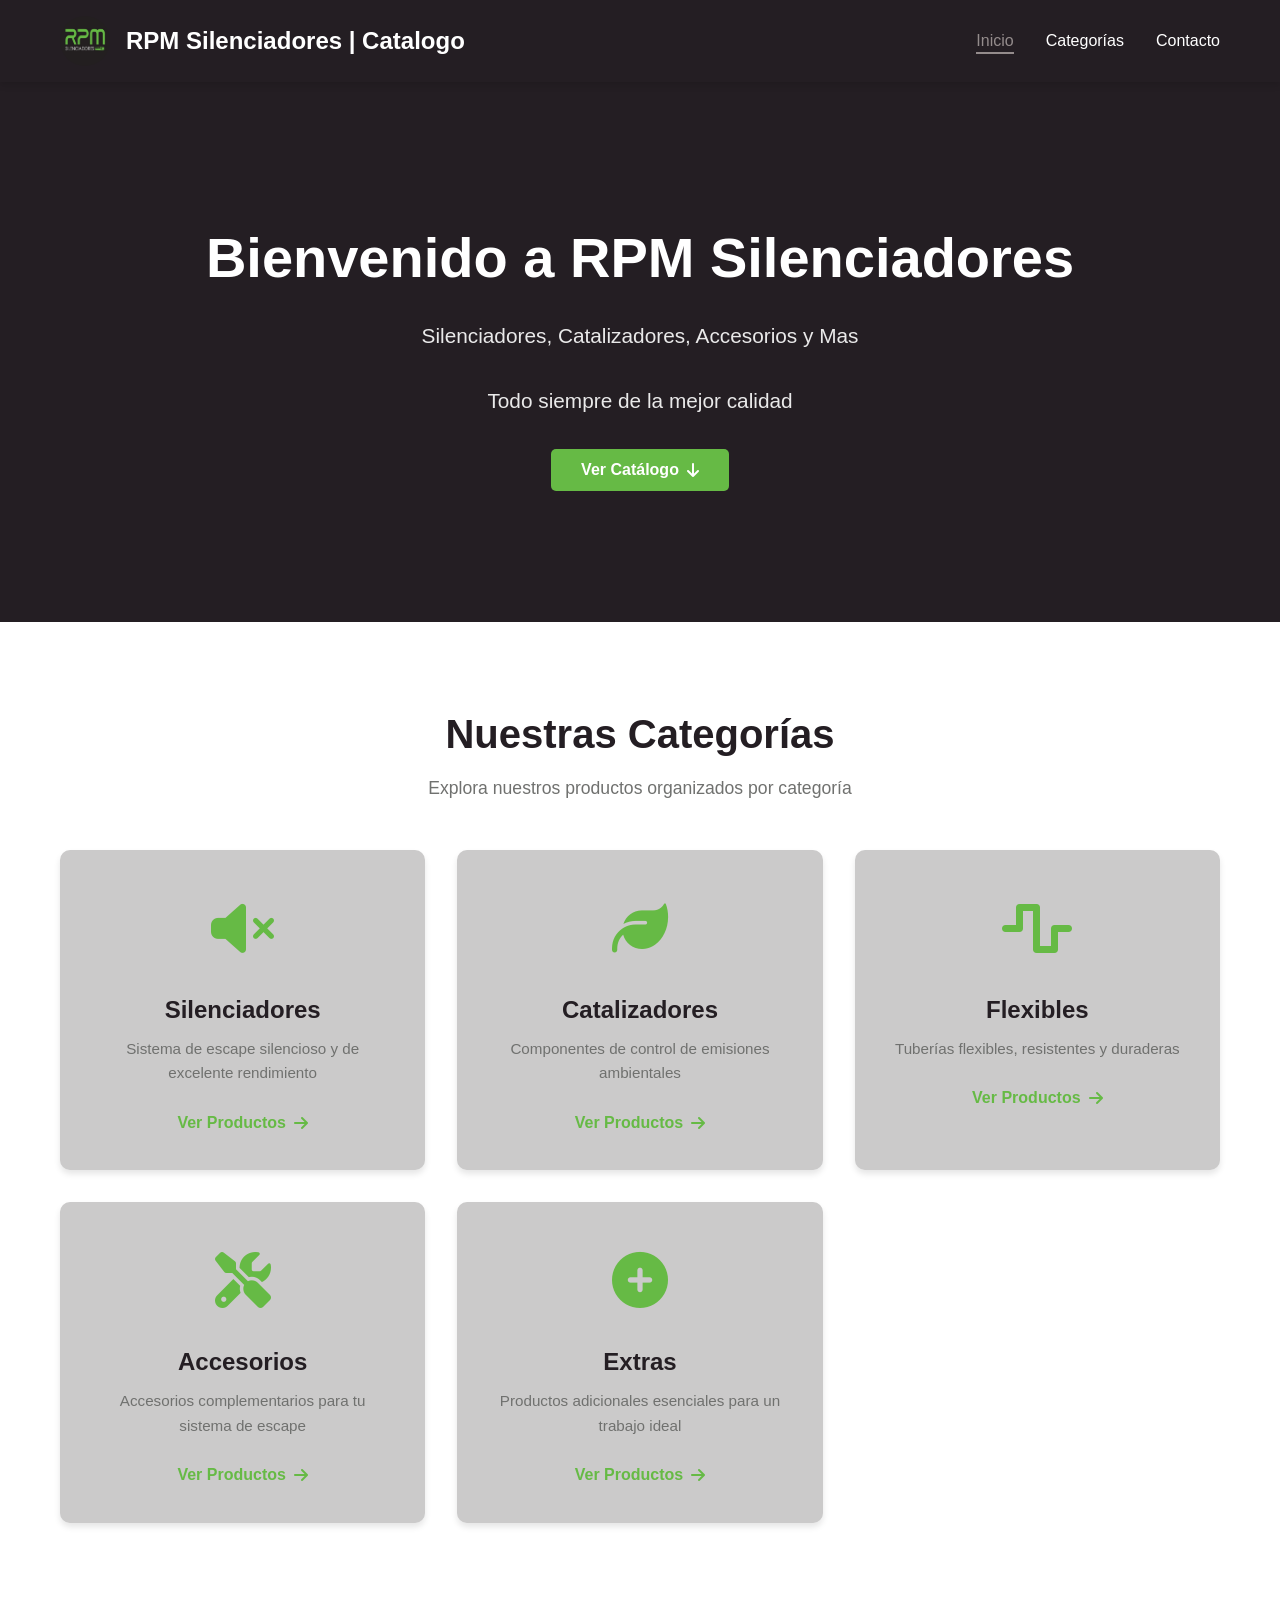
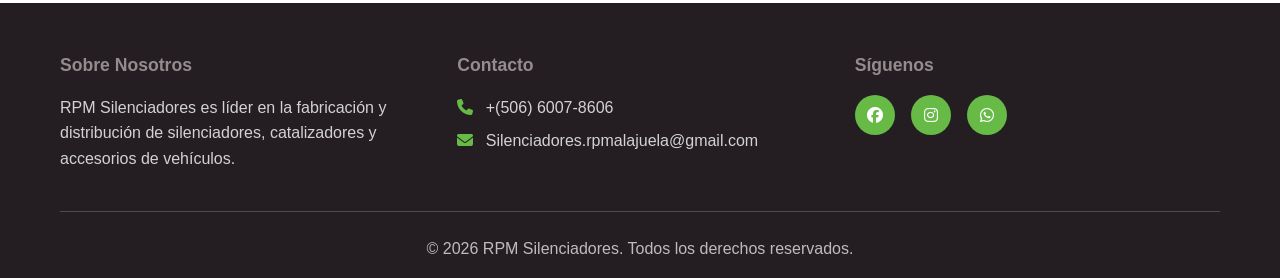
==== Index.html @ caedfb8c "Avance #1 - RPM Silenciadores | Catalogo" ====
<!DOCTYPE html>
<html lang="es">
<head>
    <meta charset="UTF-8">
    <meta name="viewport" content="width=device-width, initial-scale=1.0">
    <title>RPM Silenciadores | Catálogo Virtual</title>
    <script>
        // Redirigir inmediatamente a FrontEnd/Index.html
        window.location.href = 'FrontEnd/Index.html';
    </script>
    <style>
        body {
            font-family: 'Segoe UI', Tahoma, Geneva, Verdana, sans-serif;
            display: flex;
            align-items: center;
            justify-content: center;
            height: 100vh;
            margin: 0;
            background: #241e23;
            color: #66ba45;
        }
        .loading {
            text-align: center;
        }
        .spinner {
            border: 4px solid #cbcaca;
            border-top: 4px solid #66ba45;
            border-radius: 50%;
            width: 40px;
            height: 40px;
            animation: spin 1s linear infinite;
            margin: 0 auto 20px;
        }
        @keyframes spin {
            0% { transform: rotate(0deg); }
            100% { transform: rotate(360deg); }
        }
        a {
            color: #66ba45;
            text-decoration: none;
            font-weight: 600;
        }
        a:hover {
            text-decoration: underline;
        }
    </style>
</head>
<body>
    <div class="loading">
        <div class="spinner"></div>
        <h2>RPM Silenciadores</h2>
        <p>Cargando catálogo...</p>
        <p>Si no se redirige automáticamente, <a href="FrontEnd/Index.html">haz clic aquí</a></p>
    </div>
</body>
</html>
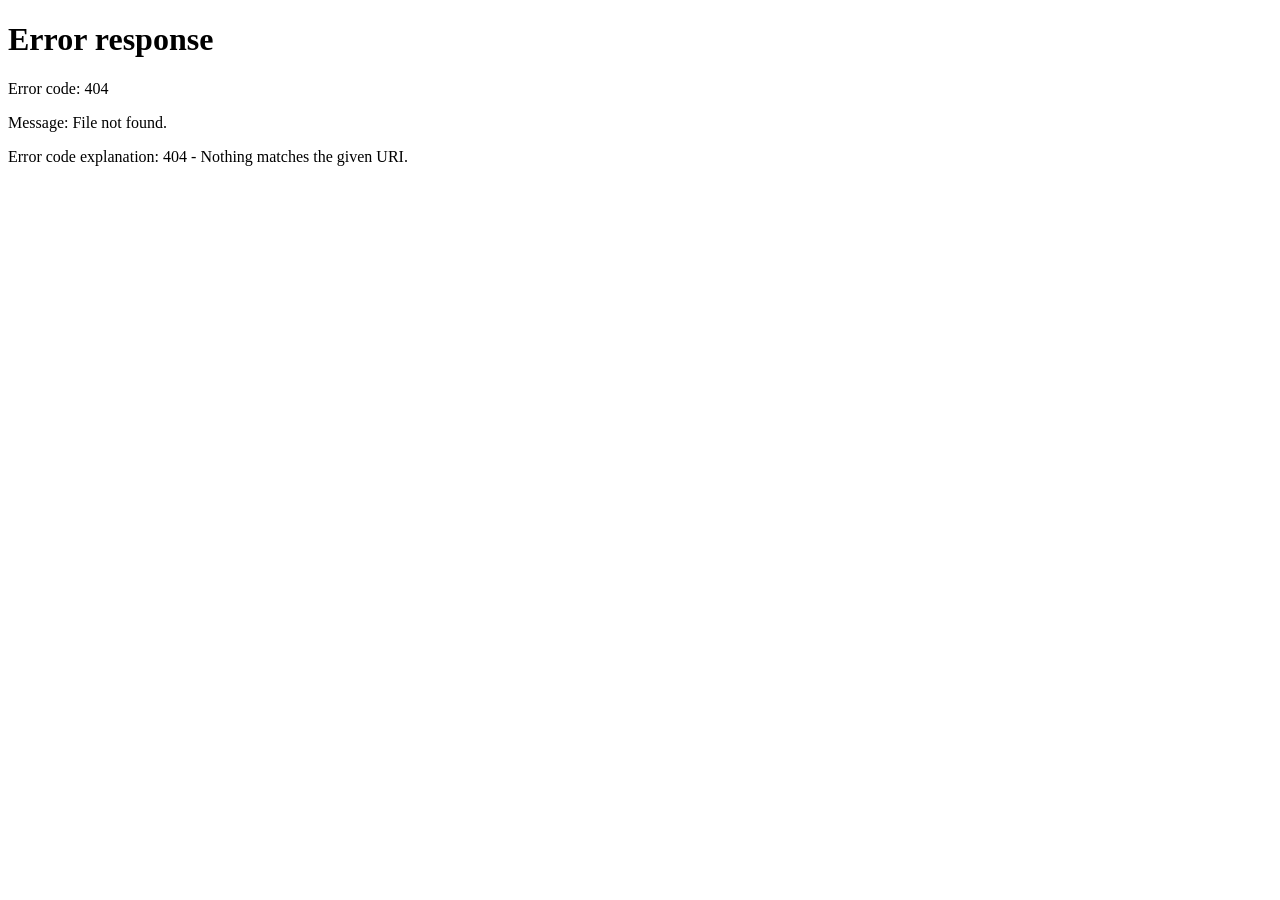
==== commit 87f528b9: "Arreglos para despliegue - RPM Silenciadores | Catalogo" ====
--- a/Index.html
+++ b/Index.html
@@ -5,8 +5,8 @@
     <meta name="viewport" content="width=device-width, initial-scale=1.0">
     <title>RPM Silenciadores | Catálogo Virtual</title>
     <script>
-        // Redirigir inmediatamente a FrontEnd/Index.html
-        window.location.href = 'FrontEnd/Index.html';
+        // Redirigir inmediatamente a /frontend (canónico)
+        window.location.href = '/frontend';
     </script>
     <style>
         body {
@@ -50,7 +50,7 @@
         <div class="spinner"></div>
         <h2>RPM Silenciadores</h2>
         <p>Cargando catálogo...</p>
-        <p>Si no se redirige automáticamente, <a href="FrontEnd/Index.html">haz clic aquí</a></p>
+        <p>Si no se redirige automáticamente, <a href="/frontend">haz clic aquí</a></p>
     </div>
 </body>
 </html>
